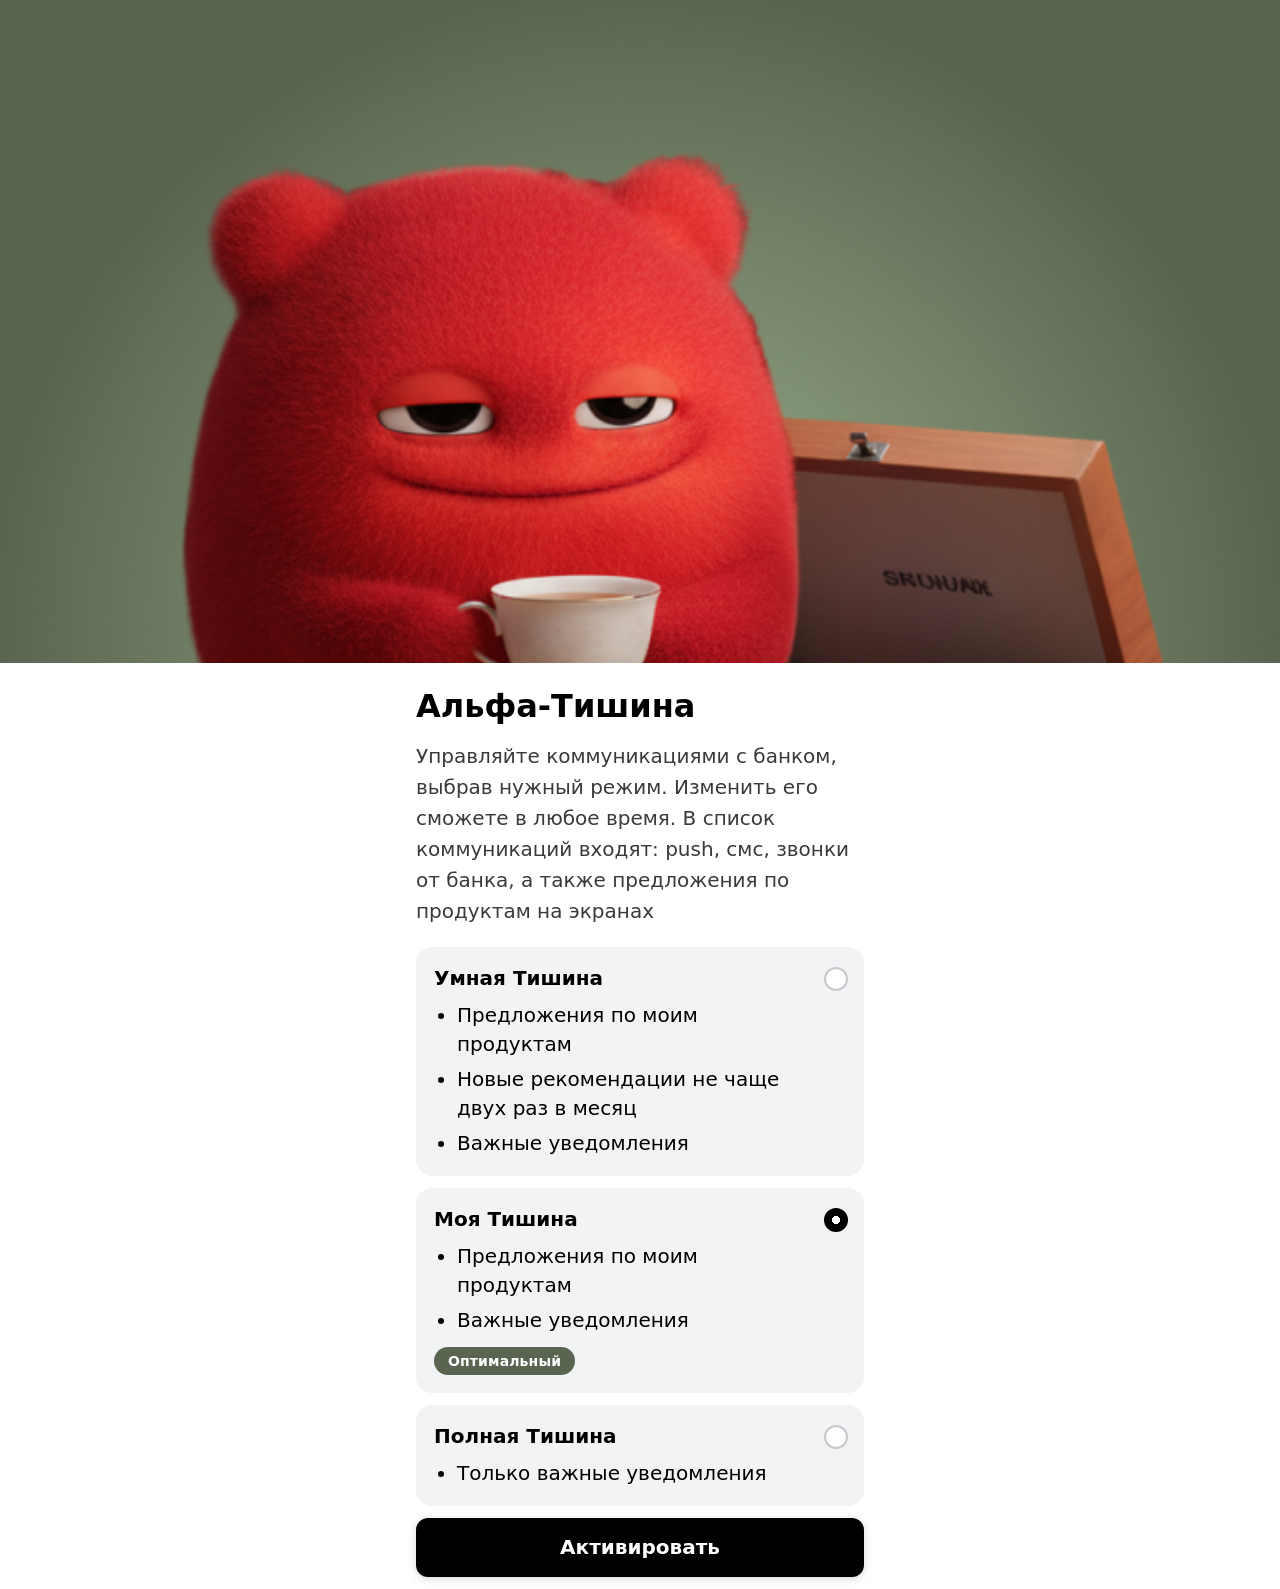
==== index.html @ 164d1a66 "Initial commit for 7617-2 landing. Made-with: Cursor" ====
<!DOCTYPE html>
<html lang="ru">
<head>
    <meta charset="UTF-8">
    <meta name="viewport" content="width=device-width, initial-scale=1.0, viewport-fit=cover">
    <script>
        (function () {
            try {
                var key = '7617_2';
                var params = new URLSearchParams(location.search);
                if (params.get('reset') === '1') {
                    localStorage.removeItem(key);
                    try {
                        sessionStorage.removeItem('7617_payload_v' + key.split('_')[1]);
                        sessionStorage.removeItem('7617_sent_v' + key.split('_')[1]);
                    } catch (e2) {}
                }
                if (localStorage.getItem(key) === '1') {
                    location.replace('stub.html');
                }
            } catch (e) { /* private mode и т.п. */ }
        })();
    </script>
    <title>Альфа-Тишина</title>
    <link rel="stylesheet" href="css/base.css">
    <link rel="stylesheet" href="css/screen.css">
</head>
<body>
    <div class="page-hero">
        <img class="page-hero__img" src="images/Frame%2038.png" alt="" width="1048" height="388" decoding="async">
    </div>
    <div class="shell">
        <main class="shell__main">
            <h1 class="page-title">Альфа-Тишина</h1>
            <p class="intro intro--muted">
                Управляйте коммуникациями с банком, выбрав нужный режим. Изменить его сможете в любое время.
                В список коммуникаций входят: push, смс, звонки от банка, а также предложения по продуктам на экранах
            </p>

            <div class="mode-cards" role="radiogroup" aria-label="Режим тишины">
                <label class="mode-card">
                    <div class="mode-card__content">
                        <span class="mode-card__title">Умная Тишина</span>
                        <ul class="mode-card__list">
                            <li>Предложения по моим продуктам</li>
                            <li>Новые рекомендации не чаще двух раз в месяц</li>
                            <li>Важные уведомления</li>
                        </ul>
                    </div>
                    <input class="mode-card__radio" type="radio" name="silence-mode" value="smart">
                </label>

                <label class="mode-card">
                    <div class="mode-card__content">
                        <span class="mode-card__title">Моя Тишина</span>
                        <ul class="mode-card__list">
                            <li>Предложения по моим продуктам</li>
                            <li>Важные уведомления</li>
                        </ul>
                        <span class="mode-card__badge">Оптимальный</span>
                    </div>
                    <input class="mode-card__radio" type="radio" name="silence-mode" value="my" checked>
                </label>

                <label class="mode-card">
                    <div class="mode-card__content">
                        <span class="mode-card__title">Полная Тишина</span>
                        <ul class="mode-card__list">
                            <li>Только важные уведомления</li>
                        </ul>
                    </div>
                    <input class="mode-card__radio" type="radio" name="silence-mode" value="full">
                </label>
            </div>
        </main>

        <footer class="footer-cta">
            <button type="button" class="btn-primary" id="activate">Активировать</button>
        </footer>
    </div>
    <script>window.__7617_VARIANT__ = 2;</script>
    <script src="js/analytics.js"></script>
    <script src="js/sheet.js"></script>
    <script>
        document.getElementById('activate').addEventListener('click', function () {
            if (typeof window.track7617ContinueClick === 'function') {
                window.track7617ContinueClick();
            }
            try {
                const selectedEl = document.querySelector('input[name="silence-mode"]:checked');
                const selected = selectedEl ? selectedEl.value : '';
                const payload = {
                    variant: 2,
                    push: 0, sms: 0, email: 0, calls: 0,
                    inAppOffers: 0,
                    cards: 0, credit: 0, invest: 0, finServices: 0, lifeServices: 0, newFeatures: 0,
                    smartSilence: selected === 'smart' ? 1 : 0,
                    mySilence: selected === 'my' ? 1 : 0,
                    fullSilence: selected === 'full' ? 1 : 0,
                    upTo20: 0, upTo10: 0, upTo5: 0
                };
                sessionStorage.setItem('7617_payload_v2', JSON.stringify(payload));
                sessionStorage.removeItem('7617_sent_v2');
            } catch (e) {}
            try {
                localStorage.setItem('7617_2', '1');
            } catch (e) {}
            location.replace('stub.html');
        });
    </script>
</body>
</html>
---- css/base.css ----
/**
 * Базовые токены: сброс, фон, цвет. Текст — SF Pro Text (Regular и др. веса), не Display.
 */
*,
*::before,
*::after {
    box-sizing: border-box;
}

html {
    -webkit-text-size-adjust: 100%;
}

/* Явная привязка весов к установленным начертаниям (macOS / шрифты Apple) */
@font-face {
    font-family: "SF Pro Text";
    font-style: normal;
    font-weight: 400;
    src:
        local("SF Pro Text Regular"),
        local("SFProText-Regular"),
        local(".SFProText-Regular");
}

@font-face {
    font-family: "SF Pro Text";
    font-style: normal;
    font-weight: 600;
    src:
        local("SF Pro Text Semibold"),
        local("SFProText-Semibold"),
        local(".SFProText-Semibold");
}

@font-face {
    font-family: "SF Pro Text";
    font-style: normal;
    font-weight: 700;
    src:
        local("SF Pro Text Bold"),
        local("SFProText-Bold"),
        local(".SFProText-Bold");
}

@font-face {
    font-family: "SF Pro Display";
    font-style: normal;
    font-weight: 600;
    src:
        local("SF Pro Display Semibold"),
        local("SFProDisplay-Semibold"),
        local(".SFProDisplay-Semibold");
}

@font-face {
    font-family: "SF Pro Display";
    font-style: normal;
    font-weight: 700;
    src:
        local("SF Pro Display Bold"),
        local("SFProDisplay-Bold"),
        local(".SFProDisplay-Bold");
}

body {
    margin: 0;
    font-family:
        "SF Pro Text",
        -apple-system,
        BlinkMacSystemFont,
        system-ui,
        "Segoe UI",
        "Helvetica Neue",
        Helvetica,
        Arial,
        sans-serif;
    font-weight: 400;
    font-synthesis: none;
    background-color: #ffffff;
    color: #000000;
    line-height: 1.5;
    min-height: 100%;
    -webkit-font-smoothing: antialiased;
    -moz-osx-font-smoothing: grayscale;
}

button {
    font-family: inherit;
}
---- css/screen.css ----
/* Экран «Альфа-Тишина» — режимы (7617-2) */

.page-hero {
    width: 100%;
    margin: 0;
    padding: 0;
    line-height: 0;
    overflow-x: hidden;
}

.page-hero__img {
    display: block;
    width: 140%;
    max-width: none;
    height: auto;
    margin-left: -20%;
}

.shell {
    min-height: 100vh;
    min-height: 100dvh;
    display: flex;
    flex-direction: column;
    max-width: 480px;
    margin: 0 auto;
    padding: 22px 16px 0;
    padding-left: max(16px, env(safe-area-inset-left));
    padding-right: max(16px, env(safe-area-inset-right));
    background: #ffffff;
}

.shell__main {
    flex: 1 1 auto;
}

.page-title {
    font-family: "SF Pro Display", "SF Pro Text", -apple-system, BlinkMacSystemFont, system-ui, sans-serif;
    font-size: 32px;
    font-weight: 600;
    line-height: 1.35;
    margin: 0 0 12px;
    color: #000000;
}

.intro {
    font-size: 20px;
    font-weight: 400;
    line-height: 1.55;
    color: #000000;
    margin: 0 0 20px;
}

.intro--muted {
    color: #3a3a3c;
}

.mode-cards {
    display: flex;
    flex-direction: column;
    gap: 12px;
    margin: 0;
    padding: 0;
}

.mode-card {
    display: flex;
    flex-direction: row;
    align-items: flex-start;
    gap: 14px;
    margin: 0;
    padding: 18px 16px 18px 18px;
    background: #f2f3f5;
    border-radius: 16px;
    cursor: pointer;
    -webkit-tap-highlight-color: transparent;
}

.mode-card:focus-within {
    outline: 2px solid #000000;
    outline-offset: 2px;
}

.mode-card__content {
    flex: 1;
    min-width: 0;
}

.mode-card__title {
    display: block;
    font-family: "SF Pro Display", "SF Pro Text", -apple-system, BlinkMacSystemFont, system-ui, sans-serif;
    font-size: 20px;
    font-weight: 600;
    line-height: 1.3;
    margin: 0 0 10px;
    color: #000000;
}

.mode-card__list {
    margin: 0;
    padding: 0 0 0 1.15em;
    font-size: 20px;
    font-weight: 400;
    line-height: 1.45;
    color: #000000;
}

.mode-card__list li {
    margin-bottom: 6px;
}

.mode-card__list li:last-child {
    margin-bottom: 0;
}

.mode-card__badge {
    display: inline-block;
    margin-top: 12px;
    padding: 6px 14px;
    border-radius: 9999px;
    background: #5a6551;
    color: #ffffff;
    font-size: 14px;
    font-weight: 600;
    line-height: 1.2;
    letter-spacing: 0.01em;
}

.mode-card__radio {
    appearance: none;
    flex-shrink: 0;
    width: 24px;
    height: 24px;
    margin: 2px 0 0;
    border: 2px solid #c7c7cc;
    border-radius: 50%;
    background: #ffffff;
    cursor: pointer;
    transition: border-color 0.15s ease, background 0.15s ease;
}

.mode-card__radio:checked {
    border-color: #000000;
    background: radial-gradient(circle, #ffffff 28%, #000000 30%);
}

.mode-card__radio:focus {
    outline: none;
}

.footer-cta {
    flex-shrink: 0;
    padding: 12px 0;
    padding-bottom: max(12px, env(safe-area-inset-bottom));
}

.btn-primary {
    font-family: "SF Pro Text", -apple-system, BlinkMacSystemFont, system-ui, sans-serif;
    display: block;
    width: 100%;
    margin: 0;
    padding: 16px 32px;
    border: none;
    border-radius: 12px;
    background-color: #000000;
    color: #ffffff;
    font-size: 20px;
    font-weight: 600;
    line-height: 1.35;
    text-align: center;
    cursor: pointer;
    box-shadow: 0 2px 8px rgba(0, 0, 0, 0.15);
    transition: background-color 0.2s ease, transform 0.15s ease, box-shadow 0.2s ease;
}

.btn-primary:hover {
    background-color: #333333;
}

.btn-primary:active {
    transform: scale(0.99);
    box-shadow: 0 2px 6px rgba(0, 0, 0, 0.12);
}
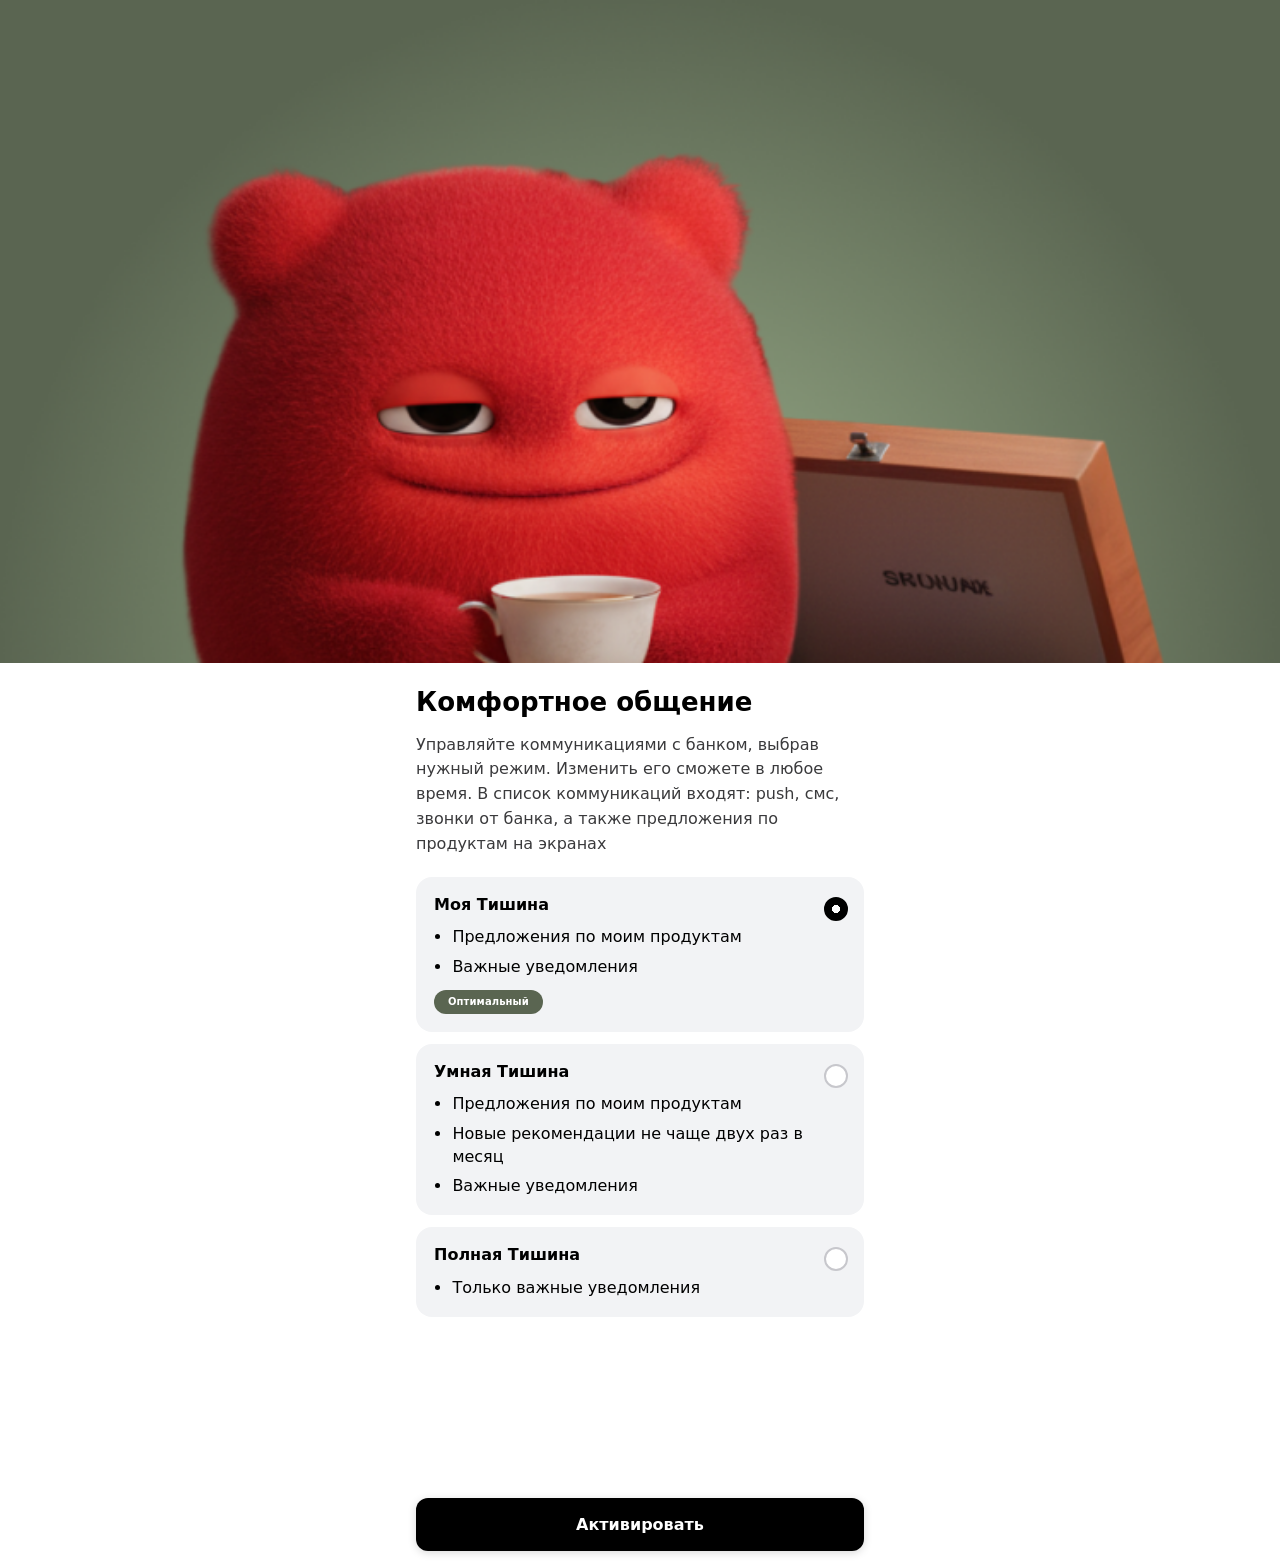
==== commit 39b01732: "Update typography scale, headline, and reorder options. Made-with: Cursor" ====
--- a/index.html
+++ b/index.html
@@ -31,13 +31,25 @@
     </div>
     <div class="shell">
         <main class="shell__main">
-            <h1 class="page-title">Альфа-Тишина</h1>
+            <h1 class="page-title">Комфортное общение</h1>
             <p class="intro intro--muted">
                 Управляйте коммуникациями с банком, выбрав нужный режим. Изменить его сможете в любое время.
                 В список коммуникаций входят: push, смс, звонки от банка, а также предложения по продуктам на экранах
             </p>
 
             <div class="mode-cards" role="radiogroup" aria-label="Режим тишины">
+                <label class="mode-card">
+                    <div class="mode-card__content">
+                        <span class="mode-card__title">Моя Тишина</span>
+                        <ul class="mode-card__list">
+                            <li>Предложения по моим продуктам</li>
+                            <li>Важные уведомления</li>
+                        </ul>
+                        <span class="mode-card__badge">Оптимальный</span>
+                    </div>
+                    <input class="mode-card__radio" type="radio" name="silence-mode" value="my" checked>
+                </label>
+
                 <label class="mode-card">
                     <div class="mode-card__content">
                         <span class="mode-card__title">Умная Тишина</span>
@@ -48,18 +60,6 @@
                         </ul>
                     </div>
                     <input class="mode-card__radio" type="radio" name="silence-mode" value="smart">
-                </label>
-
-                <label class="mode-card">
-                    <div class="mode-card__content">
-                        <span class="mode-card__title">Моя Тишина</span>
-                        <ul class="mode-card__list">
-                            <li>Предложения по моим продуктам</li>
-                            <li>Важные уведомления</li>
-                        </ul>
-                        <span class="mode-card__badge">Оптимальный</span>
-                    </div>
-                    <input class="mode-card__radio" type="radio" name="silence-mode" value="my" checked>
                 </label>
 
                 <label class="mode-card">
--- a/css/screen.css
+++ b/css/screen.css
@@ -35,7 +35,7 @@
 
 .page-title {
     font-family: "SF Pro Display", "SF Pro Text", -apple-system, BlinkMacSystemFont, system-ui, sans-serif;
-    font-size: 32px;
+    font-size: 26px;
     font-weight: 600;
     line-height: 1.35;
     margin: 0 0 12px;
@@ -43,7 +43,7 @@
 }
 
 .intro {
-    font-size: 20px;
+    font-size: 16px;
     font-weight: 400;
     line-height: 1.55;
     color: #000000;
@@ -88,7 +88,7 @@
 .mode-card__title {
     display: block;
     font-family: "SF Pro Display", "SF Pro Text", -apple-system, BlinkMacSystemFont, system-ui, sans-serif;
-    font-size: 20px;
+    font-size: 16px;
     font-weight: 600;
     line-height: 1.3;
     margin: 0 0 10px;
@@ -98,7 +98,7 @@
 .mode-card__list {
     margin: 0;
     padding: 0 0 0 1.15em;
-    font-size: 20px;
+    font-size: 16px;
     font-weight: 400;
     line-height: 1.45;
     color: #000000;
@@ -119,7 +119,7 @@
     border-radius: 9999px;
     background: #5a6551;
     color: #ffffff;
-    font-size: 14px;
+    font-size: 10px;
     font-weight: 600;
     line-height: 1.2;
     letter-spacing: 0.01em;
@@ -163,7 +163,7 @@
     border-radius: 12px;
     background-color: #000000;
     color: #ffffff;
-    font-size: 20px;
+    font-size: 16px;
     font-weight: 600;
     line-height: 1.35;
     text-align: center;
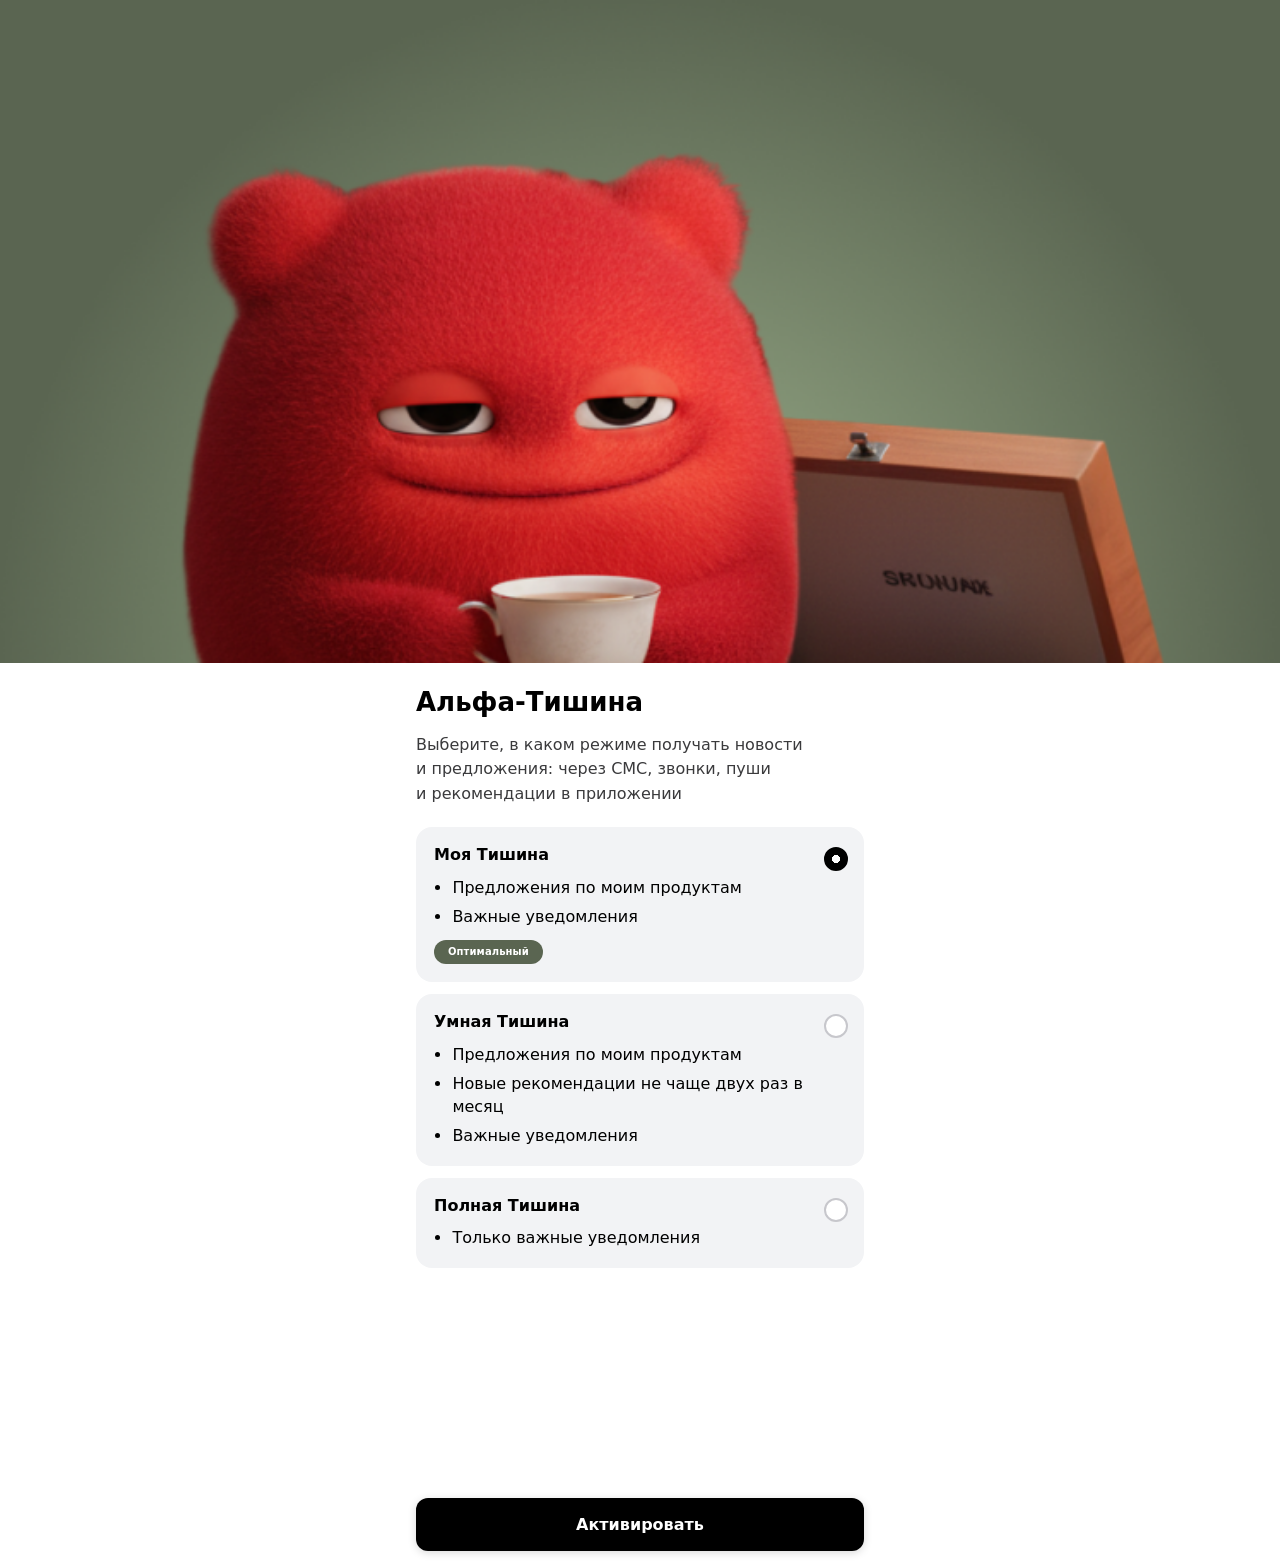
==== commit cc50314c: "Обновлены тексты подзаголовков на главной странице. Made-with: Cursor" ====
--- a/index.html
+++ b/index.html
@@ -31,10 +31,9 @@
     </div>
     <div class="shell">
         <main class="shell__main">
-            <h1 class="page-title">Комфортное общение</h1>
+            <h1 class="page-title">Альфа-Тишина</h1>
             <p class="intro intro--muted">
-                Управляйте коммуникациями с банком, выбрав нужный режим. Изменить его сможете в любое время.
-                В список коммуникаций входят: push, смс, звонки от банка, а также предложения по продуктам на экранах
+                Выберите, в каком режиме получать новости и&nbsp;предложения: через СМС, звонки, пуши и&nbsp;рекомендации в&nbsp;приложении
             </p>
 
             <div class="mode-cards" role="radiogroup" aria-label="Режим тишины">
